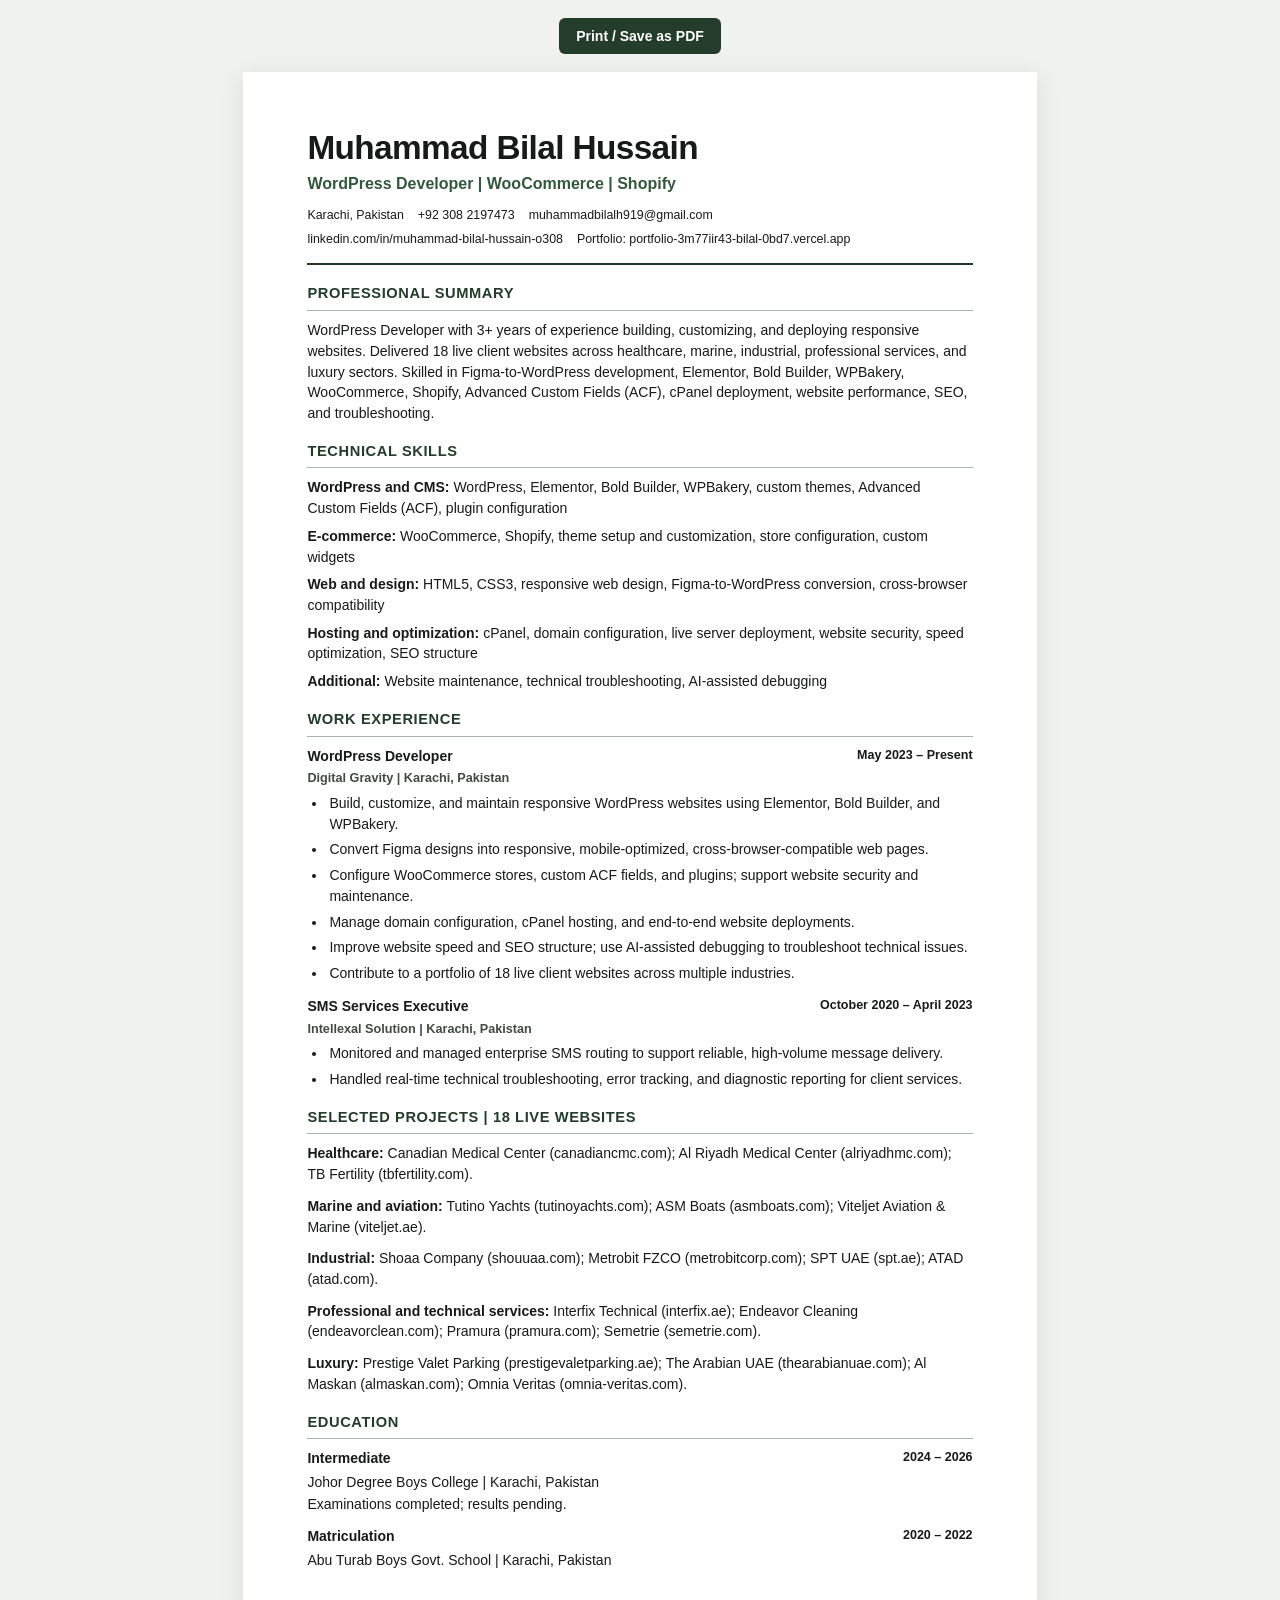
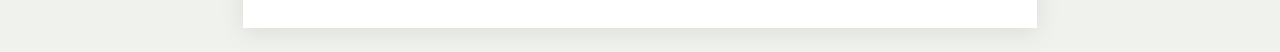
==== Muhammad Bilal Hussain.html @ d92aee80 "Update portfolio CV filename and download link Co-authored-by: Copilot <223556219+Copilot@users.nore" ====
<!doctype html>
<html lang="en">
    <head>
        <meta charset="utf-8" />
        <meta name="viewport" content="width=device-width, initial-scale=1" />
        <meta
            name="description"
            content="ATS-friendly resume for Muhammad Bilal Hussain, WordPress Developer."
        />
        <title>Muhammad Bilal Hussain | WordPress Developer Resume</title>
        <style>
            :root {
                color: #171a18;
                background: #f0f2ee;
                font-family: Arial, Helvetica, sans-serif;
                font-size: 10.5pt;
                line-height: 1.48;
                font-synthesis: none;
                text-rendering: optimizeLegibility;
                -webkit-font-smoothing: antialiased;
            }

            *,
            *::before,
            *::after {
                box-sizing: border-box;
            }

            body {
                margin: 0;
            }

            .toolbar {
                display: flex;
                justify-content: center;
                padding: 18px;
            }

            .print-button {
                padding: 10px 17px;
                border: 0;
                border-radius: 6px;
                background: #243d2a;
                color: #fff;
                font: 700 14px Arial, Helvetica, sans-serif;
                cursor: pointer;
            }

            .resume {
                width: min(210mm, calc(100% - 24px));
                min-height: 297mm;
                margin: 0 auto 24px;
                padding: clamp(22px, 7vw, 15mm) clamp(20px, 8vw, 17mm);
                background: #fff;
                box-shadow: 0 4px 24px rgb(0 0 0 / 9%);
            }

            header {
                padding-bottom: 15px;
                border-bottom: 2px solid #243d2a;
            }

            h1 {
                margin: 0 0 6px;
                font-size: 25pt;
                letter-spacing: -0.45pt;
                line-height: 1.12;
            }

            .headline {
                margin: 0 0 10px;
                color: #34583b;
                font-size: 12pt;
                font-weight: 700;
            }

            .contact {
                display: flex;
                flex-wrap: wrap;
                gap: 6px 14px;
                margin: 0;
                font-size: 9.3pt;
            }

            a {
                color: inherit;
                text-decoration: none;
                overflow-wrap: anywhere;
            }

            main {
                padding-top: 1px;
            }

            section {
                margin-top: 17px;
            }

            h2 {
                margin: 0 0 9px;
                padding-bottom: 5px;
                border-bottom: 1px solid #abb5ac;
                color: #243d2a;
                font-size: 11pt;
                font-weight: 750;
                letter-spacing: 0.45pt;
                text-transform: uppercase;
            }

            p {
                margin: 0 0 7px;
            }

            .summary {
                margin-bottom: 0;
            }

            .skills p {
                margin-bottom: 7px;
            }

            .skills strong {
                font-weight: 700;
            }

            .job {
                margin-top: 12px;
            }

            .job:first-of-type {
                margin-top: 0;
            }

            .job-heading {
                display: flex;
                flex-wrap: wrap;
                justify-content: space-between;
                gap: 2px 12px;
                margin-bottom: 3px;
            }

            .job-heading h3,
            .education h3 {
                margin: 0;
                font-size: 10.5pt;
                font-weight: 700;
            }

            .date {
                font-size: 9.4pt;
                font-weight: 700;
            }

            .employer {
                margin-bottom: 5px;
                color: #424a44;
                font-size: 9.5pt;
                font-weight: 600;
            }

            ul {
                margin: 5px 0 0;
                padding-left: 20px;
            }

            li {
                margin: 0 0 5px;
                padding-left: 2px;
            }

            .projects-page {
                break-before: page;
                page-break-before: always;
            }

            .project-group {
                margin: 0 0 11px;
            }

            .project-group strong {
                font-weight: 700;
            }

            .education-entry {
                margin-top: 12px;
            }

            .education-entry:first-of-type {
                margin-top: 0;
            }

            .education-entry p {
                margin: 1px 0 0;
            }

            @media screen {
                .resume {
                    min-height: 0;
                }
            }

            @page {
                size: A4;
                margin: 0;
            }

            @media print {
                :root {
                    font-size: 10.25pt;
                    line-height: 1.44;
                    background: #fff;
                    -webkit-print-color-adjust: exact;
                    print-color-adjust: exact;
                }

                .toolbar {
                    display: none;
                }

                .resume {
                    width: auto;
                    min-height: 0;
                    margin: 0;
                    padding: 15mm 17mm 14mm;
                    box-shadow: none;
                }

                section,
                .job,
                .education-entry {
                    break-inside: avoid;
                    page-break-inside: avoid;
                }

                a {
                    color: #171a18;
                }
            }
        </style>
    </head>
    <body>
        <div class="toolbar">
            <button class="print-button" type="button" onclick="window.print()">Print / Save as PDF</button>
        </div>

        <article class="resume">
            <header>
                <h1>Muhammad Bilal Hussain</h1>
                <p class="headline">WordPress Developer | WooCommerce | Shopify</p>
                <p class="contact">
                    <span>Karachi, Pakistan</span>
                    <a href="tel:+923082197473">+92 308 2197473</a>
                    <a href="mailto:muhammadbilalh919@gmail.com">muhammadbilalh919@gmail.com</a>
                    <a href="https://linkedin.com/in/muhammad-bilal-hussain-o308/">linkedin.com/in/muhammad-bilal-hussain-o308</a>
                    <a href="https://portfolio-3m77iir43-bilal-0bd7.vercel.app/">Portfolio: portfolio-3m77iir43-bilal-0bd7.vercel.app</a>
                </p>
            </header>

            <main>
                <section aria-labelledby="summary-heading">
                    <h2 id="summary-heading">Professional Summary</h2>
                    <p class="summary">
                        WordPress Developer with 3+ years of experience building, customizing, and deploying
                        responsive websites. Delivered 18 live client websites across healthcare, marine, industrial,
                        professional services, and luxury sectors. Skilled in Figma-to-WordPress development,
                        Elementor, Bold Builder, WPBakery, WooCommerce, Shopify, Advanced Custom Fields (ACF),
                        cPanel deployment, website performance, SEO, and troubleshooting.
                    </p>
                </section>

                <section class="skills" aria-labelledby="skills-heading">
                    <h2 id="skills-heading">Technical Skills</h2>
                    <p><strong>WordPress and CMS:</strong> WordPress, Elementor, Bold Builder, WPBakery, custom themes, Advanced Custom Fields (ACF), plugin configuration</p>
                    <p><strong>E-commerce:</strong> WooCommerce, Shopify, theme setup and customization, store configuration, custom widgets</p>
                    <p><strong>Web and design:</strong> HTML5, CSS3, responsive web design, Figma-to-WordPress conversion, cross-browser compatibility</p>
                    <p><strong>Hosting and optimization:</strong> cPanel, domain configuration, live server deployment, website security, speed optimization, SEO structure</p>
                    <p><strong>Additional:</strong> Website maintenance, technical troubleshooting, AI-assisted debugging</p>
                </section>

                <section aria-labelledby="experience-heading">
                    <h2 id="experience-heading">Work Experience</h2>
                    <div class="job">
                        <div class="job-heading">
                            <h3>WordPress Developer</h3>
                            <span class="date">May 2023 – Present</span>
                        </div>
                        <p class="employer">Digital Gravity | Karachi, Pakistan</p>
                        <ul>
                            <li>Build, customize, and maintain responsive WordPress websites using Elementor, Bold Builder, and WPBakery.</li>
                            <li>Convert Figma designs into responsive, mobile-optimized, cross-browser-compatible web pages.</li>
                            <li>Configure WooCommerce stores, custom ACF fields, and plugins; support website security and maintenance.</li>
                            <li>Manage domain configuration, cPanel hosting, and end-to-end website deployments.</li>
                            <li>Improve website speed and SEO structure; use AI-assisted debugging to troubleshoot technical issues.</li>
                            <li>Contribute to a portfolio of 18 live client websites across multiple industries.</li>
                        </ul>
                    </div>
                    <div class="job">
                        <div class="job-heading">
                            <h3>SMS Services Executive</h3>
                            <span class="date">October 2020 – April 2023</span>
                        </div>
                        <p class="employer">Intellexal Solution | Karachi, Pakistan</p>
                        <ul>
                            <li>Monitored and managed enterprise SMS routing to support reliable, high-volume message delivery.</li>
                            <li>Handled real-time technical troubleshooting, error tracking, and diagnostic reporting for client services.</li>
                        </ul>
                    </div>
                </section>

                <div class="projects-page">
                    <section aria-labelledby="projects-heading">
                        <h2 id="projects-heading">Selected Projects | 18 Live Websites</h2>
                        <p class="project-group">
                            <strong>Healthcare:</strong>
                            <a href="https://canadiancmc.com">Canadian Medical Center (canadiancmc.com)</a>;
                            <a href="https://alriyadhmc.com">Al Riyadh Medical Center (alriyadhmc.com)</a>;
                            <a href="https://tbfertility.com">TB Fertility (tbfertility.com)</a>.
                        </p>
                        <p class="project-group">
                            <strong>Marine and aviation:</strong>
                            <a href="https://tutinoyachts.com">Tutino Yachts (tutinoyachts.com)</a>;
                            <a href="https://asmboats.com">ASM Boats (asmboats.com)</a>;
                            <a href="https://viteljet.ae">Viteljet Aviation &amp; Marine (viteljet.ae)</a>.
                        </p>
                        <p class="project-group">
                            <strong>Industrial:</strong>
                            <a href="https://shouuaa.com">Shoaa Company (shouuaa.com)</a>;
                            <a href="https://metrobitcorp.com">Metrobit FZCO (metrobitcorp.com)</a>;
                            <a href="https://spt.ae">SPT UAE (spt.ae)</a>;
                            <a href="https://atad.com">ATAD (atad.com)</a>.
                        </p>
                        <p class="project-group">
                            <strong>Professional and technical services:</strong>
                            <a href="https://interfix.ae">Interfix Technical (interfix.ae)</a>;
                            <a href="https://endeavorclean.com">Endeavor Cleaning (endeavorclean.com)</a>;
                            <a href="https://pramura.com">Pramura (pramura.com)</a>;
                            <a href="https://semetrie.com">Semetrie (semetrie.com)</a>.
                        </p>
                        <p class="project-group">
                            <strong>Luxury:</strong>
                            <a href="https://prestigevaletparking.ae">Prestige Valet Parking (prestigevaletparking.ae)</a>;
                            <a href="https://thearabianuae.com">The Arabian UAE (thearabianuae.com)</a>;
                            <a href="https://almaskan.com">Al Maskan (almaskan.com)</a>;
                            <a href="https://omnia-veritas.com">Omnia Veritas (omnia-veritas.com)</a>.
                        </p>
                    </section>

                    <section class="education" aria-labelledby="education-heading">
                        <h2 id="education-heading">Education</h2>
                        <div class="education-entry">
                            <div class="job-heading">
                                <h3>Intermediate</h3>
                                <span class="date">2024 – 2026</span>
                            </div>
                            <p>Johor Degree Boys College | Karachi, Pakistan</p>
                            <p>Examinations completed; results pending.</p>
                        </div>
                        <div class="education-entry">
                            <div class="job-heading">
                                <h3>Matriculation</h3>
                                <span class="date">2020 – 2022</span>
                            </div>
                            <p>Abu Turab Boys Govt. School | Karachi, Pakistan</p>
                        </div>
                    </section>
                </div>
            </main>
        </article>
    </body>
</html>
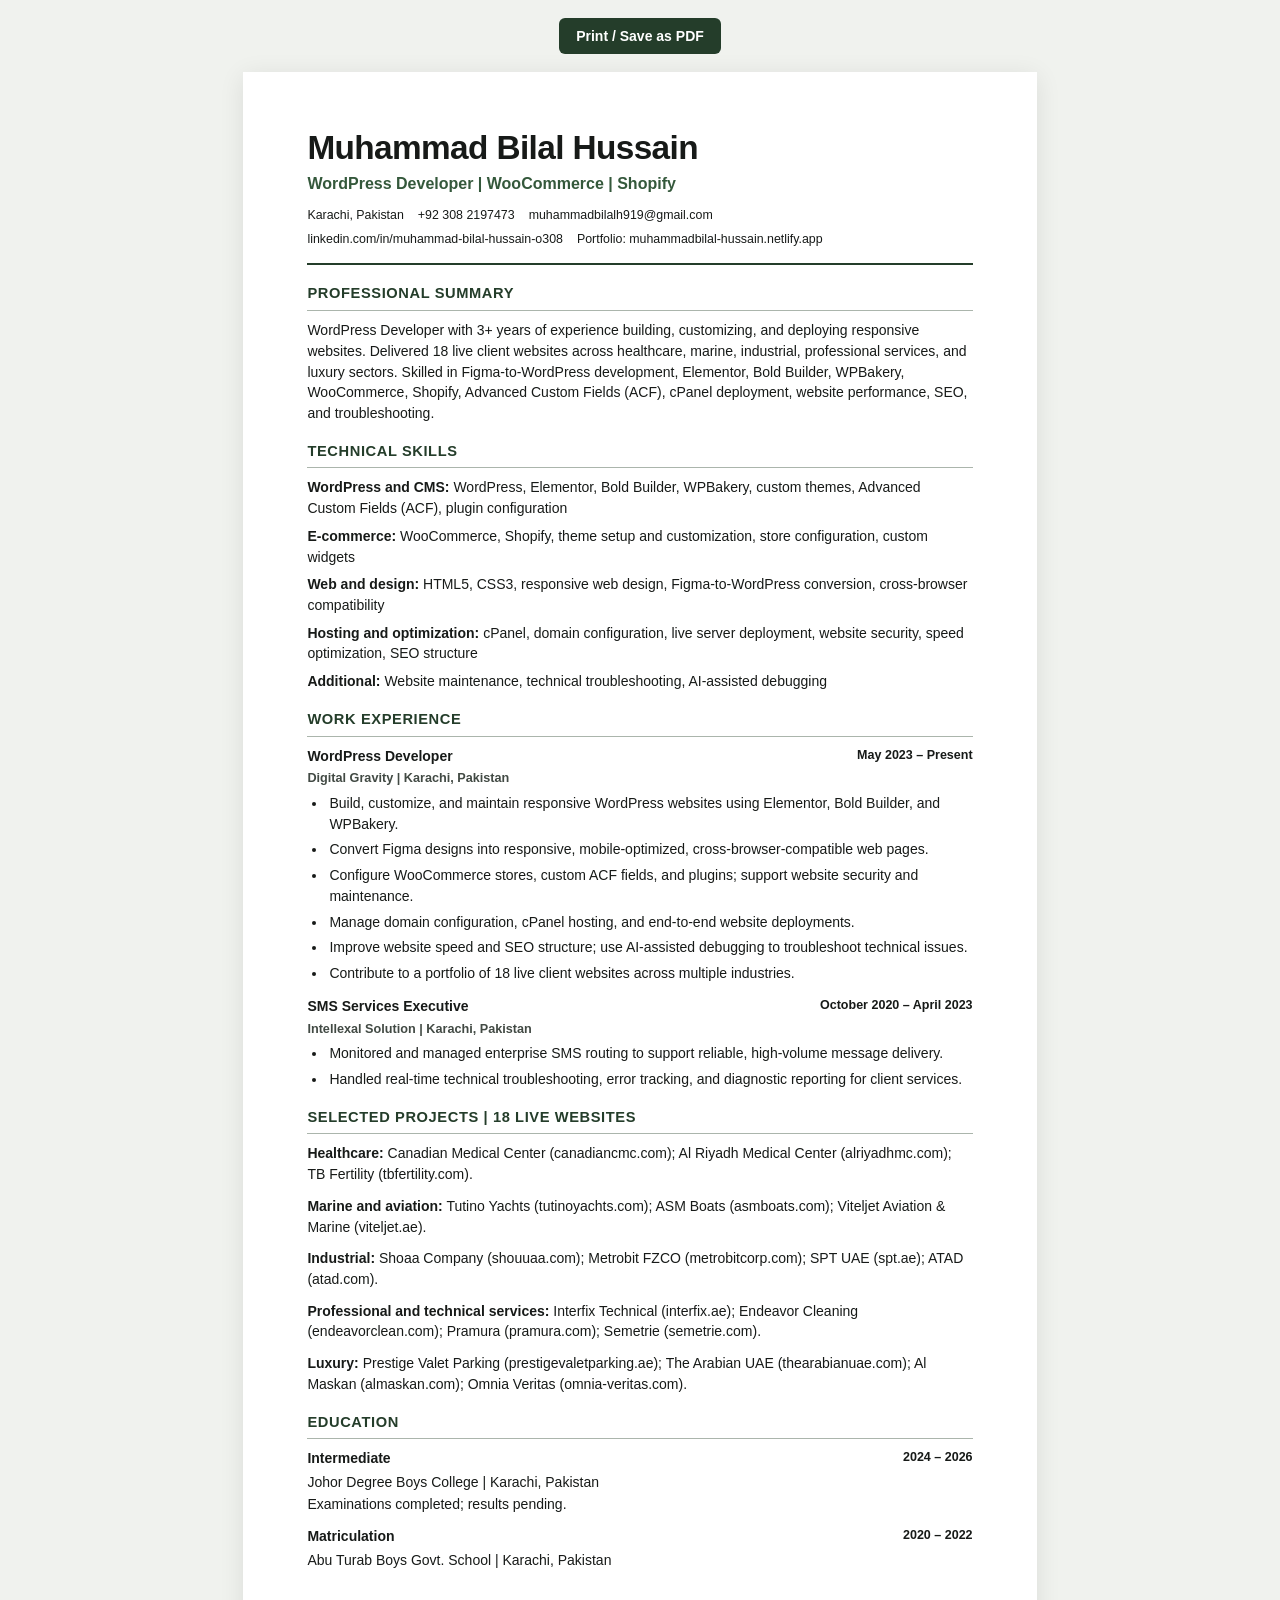
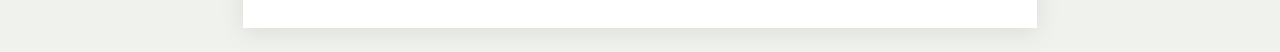
==== commit 2126aa63: "Update CV portfolio URL to Netlify Co-authored-by: Copilot <223556219+Copilot@users.noreply.github.c" ====
--- a/Muhammad Bilal Hussain.html
+++ b/Muhammad Bilal Hussain.html
@@ -252,7 +252,7 @@
                     <a href="tel:+923082197473">+92 308 2197473</a>
                     <a href="mailto:muhammadbilalh919@gmail.com">muhammadbilalh919@gmail.com</a>
                     <a href="https://linkedin.com/in/muhammad-bilal-hussain-o308/">linkedin.com/in/muhammad-bilal-hussain-o308</a>
-                    <a href="https://portfolio-3m77iir43-bilal-0bd7.vercel.app/">Portfolio: portfolio-3m77iir43-bilal-0bd7.vercel.app</a>
+                    <a href="https://muhammadbilal-hussain.netlify.app/">Portfolio: muhammadbilal-hussain.netlify.app</a>
                 </p>
             </header>
 
